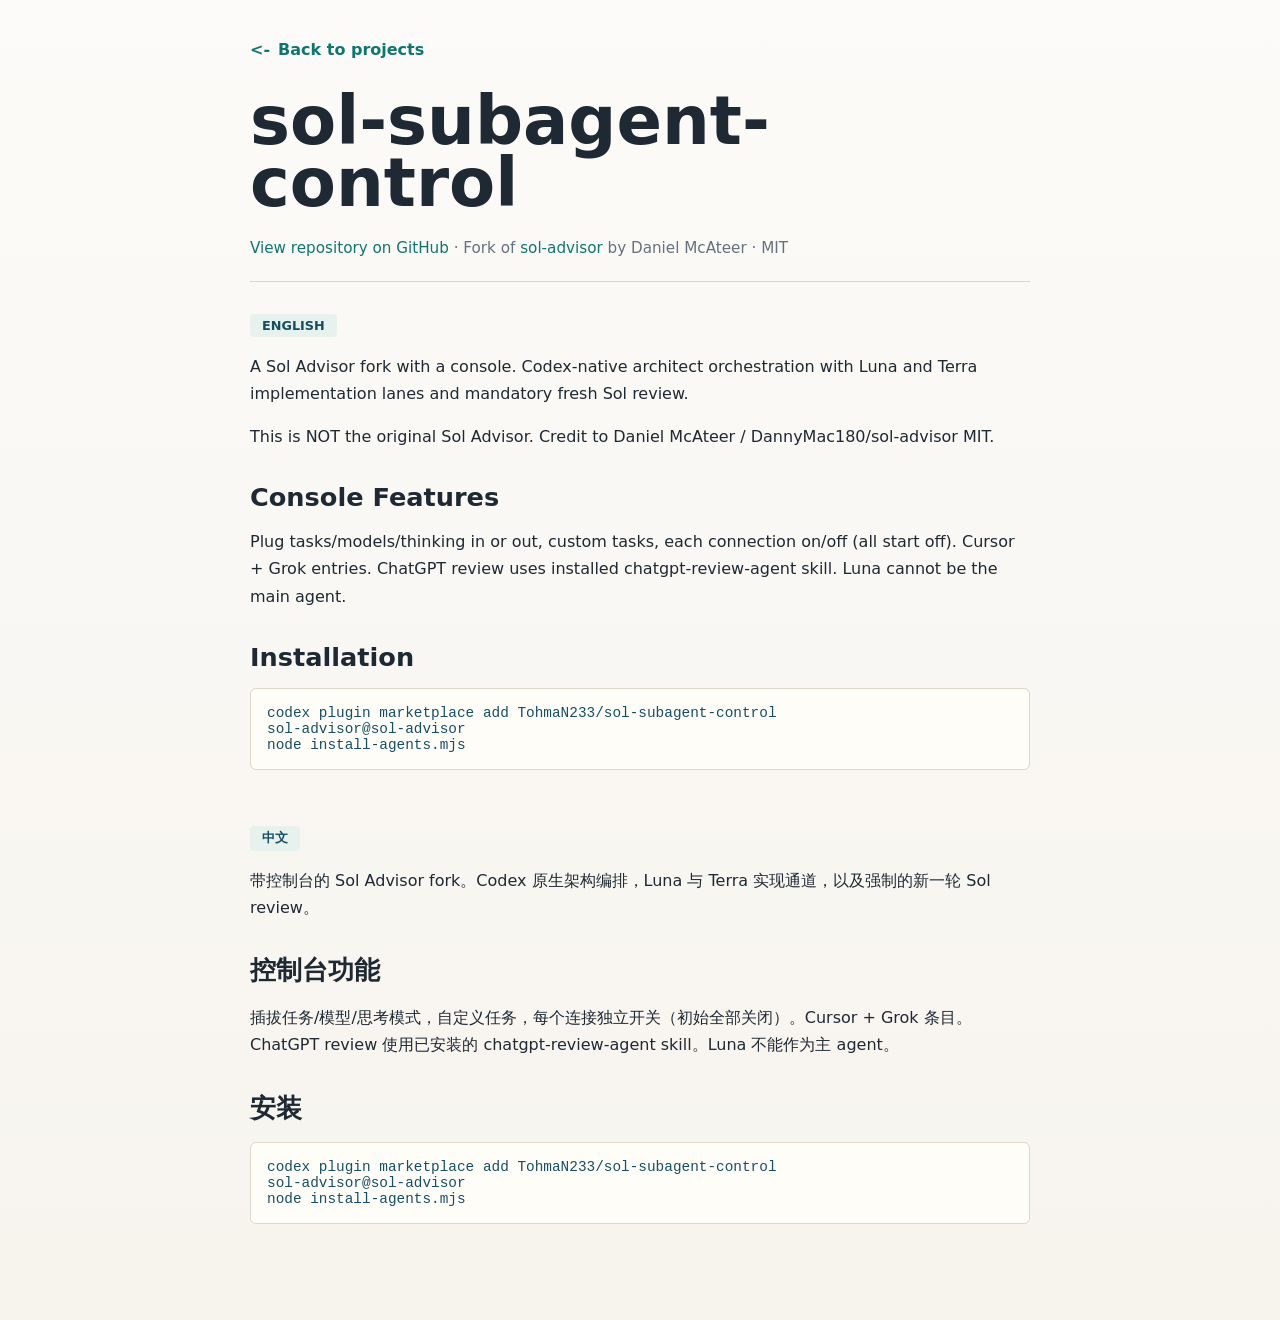
==== sol-subagent-control.html @ 0a8cf1b6 "Rebuild GitHub Pages site with three project groups and seven project pages - Update homepage with t" ====
<!doctype html>
<html lang="en">
  <head>
    <meta charset="utf-8">
    <meta name="viewport" content="width=device-width, initial-scale=1">
    <meta
      name="description"
      content="A Sol Advisor fork with a console. Codex-native architect orchestration with Luna and Terra implementation lanes and mandatory fresh Sol review."
    >
    <title>sol-subagent-control | TohmaN233</title>
    <link rel="stylesheet" href="style.css">
  </head>
  <body>
    <main class="project-page">
      <a href="index.html" class="back-link">Back to projects</a>
      
      <h1>sol-subagent-control</h1>
      <div class="meta-line">
        <a href="https://github.com/TohmaN233/sol-subagent-control">View repository on GitHub</a> · 
        Fork of <a href="https://github.com/DannyMac180/sol-advisor">sol-advisor</a> by Daniel McAteer · MIT
      </div>

      <section class="lang-section">
        <span class="lang-label">English</span>
        <p>
          A Sol Advisor fork with a console. Codex-native architect orchestration with Luna and Terra implementation lanes and mandatory fresh Sol review.
        </p>
        <p>
          This is NOT the original Sol Advisor. Credit to Daniel McAteer / DannyMac180/sol-advisor MIT.
        </p>
        <h2>Console Features</h2>
        <p>
          Plug tasks/models/thinking in or out, custom tasks, each connection on/off (all start off). Cursor + Grok entries. ChatGPT review uses installed chatgpt-review-agent skill. Luna cannot be the main agent.
        </p>
        <h2>Installation</h2>
        <pre><code>codex plugin marketplace add TohmaN233/sol-subagent-control
sol-advisor@sol-advisor
node install-agents.mjs</code></pre>
      </section>

      <section class="lang-section">
        <span class="lang-label">中文</span>
        <p>
          带控制台的 Sol Advisor fork。Codex 原生架构编排，Luna 与 Terra 实现通道，以及强制的新一轮 Sol review。
        </p>
        <h2>控制台功能</h2>
        <p>
          插拔任务/模型/思考模式，自定义任务，每个连接独立开关（初始全部关闭）。Cursor + Grok 条目。ChatGPT review 使用已安装的 chatgpt-review-agent skill。Luna 不能作为主 agent。
        </p>
        <h2>安装</h2>
        <pre><code>codex plugin marketplace add TohmaN233/sol-subagent-control
sol-advisor@sol-advisor
node install-agents.mjs</code></pre>
      </section>
    </main>
  </body>
</html>
---- style.css ----
:root {
  color-scheme: light;
  --bg: #f7f4ee;
  --surface: #fffdf8;
  --surface-strong: #ffffff;
  --text: #1f2933;
  --muted: #65717e;
  --line: #ded7ca;
  --accent: #0f766e;
  --accent-strong: #164e63;
  --tag-bg: #e7f2ef;
  --shadow: 0 18px 50px rgba(32, 38, 45, 0.11);
}

* {
  box-sizing: border-box;
}

body {
  margin: 0;
  min-height: 100vh;
  background:
    linear-gradient(180deg, rgba(255, 255, 255, 0.62), rgba(255, 255, 255, 0)),
    var(--bg);
  color: var(--text);
  font-family:
    Inter, ui-sans-serif, system-ui, -apple-system, BlinkMacSystemFont, "Segoe UI",
    sans-serif;
}

a {
  color: inherit;
}

.page-shell {
  width: min(1120px, calc(100% - 40px));
  margin: 0 auto;
  padding: 56px 0 72px;
}

.hero {
  display: grid;
  grid-template-columns: minmax(0, 1fr) auto;
  gap: 32px;
  align-items: end;
  padding: 48px 0 40px;
  border-bottom: 1px solid var(--line);
}

.eyebrow {
  margin: 0 0 10px;
  color: var(--accent-strong);
  font-size: 0.78rem;
  font-weight: 700;
  letter-spacing: 0;
  text-transform: uppercase;
}

h1,
h2,
h3,
h4,
p {
  margin-top: 0;
}

h1 {
  margin-bottom: 16px;
  font-size: clamp(3rem, 8vw, 6.8rem);
  line-height: 0.92;
  letter-spacing: 0;
}

.intro {
  max-width: 720px;
  margin-bottom: 0;
  color: var(--muted);
  font-size: 1.2rem;
  line-height: 1.65;
}

.profile-link,
.project-card a {
  display: inline-flex;
  align-items: center;
  justify-content: center;
  min-height: 44px;
  border-radius: 6px;
  font-weight: 700;
  text-decoration: none;
}

.profile-link {
  padding: 0 18px;
  background: var(--text);
  color: var(--surface-strong);
  white-space: nowrap;
}

.projects {
  padding-top: 44px;
}

.section-heading {
  display: flex;
  align-items: end;
  justify-content: space-between;
  gap: 24px;
  margin-bottom: 24px;
}

h2 {
  margin-bottom: 0;
  font-size: 1.9rem;
  letter-spacing: 0;
}

.project-grid {
  display: grid;
  grid-template-columns: repeat(2, minmax(0, 1fr));
  gap: 18px;
}

.project-section + .project-section {
  margin-top: 34px;
}

.group-title {
  margin-bottom: 14px;
  color: var(--accent-strong);
  font-size: 1.02rem;
  letter-spacing: 0;
}

.project-card {
  display: flex;
  min-height: 280px;
  flex-direction: column;
  padding: 24px;
  border: 1px solid var(--line);
  border-radius: 8px;
  background: var(--surface);
  box-shadow: var(--shadow);
}

.project-meta {
  display: flex;
  flex-wrap: wrap;
  gap: 8px;
  margin-bottom: 18px;
}

.project-meta span {
  padding: 6px 9px;
  border-radius: 999px;
  background: var(--tag-bg);
  color: var(--accent-strong);
  font-size: 0.76rem;
  font-weight: 700;
}

.project-card h4 {
  margin-bottom: 12px;
  font-size: 1.35rem;
  line-height: 1.25;
}

.project-card p {
  margin-bottom: 24px;
  color: var(--muted);
  line-height: 1.6;
}

.project-card a {
  width: fit-content;
  margin-top: auto;
  color: var(--accent);
}

.project-card .card-links {
  display: flex;
  flex-wrap: wrap;
  gap: 12px;
  margin-top: auto;
}

.project-card .card-links a {
  margin-top: 0;
}

.project-card a::after {
  content: "->";
  margin-left: 8px;
}

.project-card:hover {
  border-color: rgba(15, 118, 110, 0.38);
  transform: translateY(-2px);
  transition:
    border-color 160ms ease,
    transform 160ms ease;
}

@media (max-width: 780px) {
  .page-shell {
    width: min(100% - 28px, 1120px);
    padding-top: 28px;
  }

  .hero {
    grid-template-columns: 1fr;
    align-items: start;
    padding-top: 32px;
  }

  h1 {
    font-size: 3.3rem;
  }

  .intro {
    font-size: 1.03rem;
  }

  .profile-link {
    width: fit-content;
  }

  .section-heading {
    display: block;
  }

  .project-grid {
    grid-template-columns: 1fr;
  }

  .project-card {
    min-height: 240px;
  }
}

.project-page {
  max-width: 820px;
  margin: 0 auto;
  padding: 40px 20px 80px;
}

.project-page .back-link {
  display: inline-block;
  margin-bottom: 32px;
  color: var(--accent);
  text-decoration: none;
  font-weight: 600;
}

.project-page .back-link::before {
  content: "<-";
  margin-right: 8px;
}

.project-page h1 {
  font-size: clamp(2.4rem, 6vw, 4.2rem);
  margin-bottom: 24px;
}

.project-page .meta-line {
  margin-bottom: 32px;
  padding-bottom: 24px;
  border-bottom: 1px solid var(--line);
  color: var(--muted);
  font-size: 0.95rem;
}

.project-page .meta-line a {
  color: var(--accent);
  text-decoration: none;
}

.project-page .lang-section {
  margin-bottom: 56px;
}

.project-page .lang-section:last-child {
  margin-bottom: 0;
}

.project-page .lang-label {
  display: inline-block;
  margin-bottom: 16px;
  padding: 4px 12px;
  background: var(--tag-bg);
  color: var(--accent-strong);
  font-size: 0.8rem;
  font-weight: 700;
  text-transform: uppercase;
  border-radius: 4px;
}

.project-page h2 {
  font-size: 1.6rem;
  margin-top: 32px;
  margin-bottom: 16px;
}

.project-page p {
  line-height: 1.7;
  margin-bottom: 16px;
  color: var(--text);
}

.project-page ul, .project-page ol {
  margin: 16px 0;
  padding-left: 24px;
  line-height: 1.7;
}

.project-page li {
  margin-bottom: 8px;
}

.project-page code {
  padding: 2px 6px;
  background: var(--tag-bg);
  color: var(--accent-strong);
  font-size: 0.9em;
  border-radius: 3px;
  font-family: ui-monospace, 'Cascadia Code', 'Source Code Pro', Menlo, Monaco, 'Courier New', monospace;
}

.project-page pre {
  padding: 16px;
  background: var(--surface);
  border: 1px solid var(--line);
  border-radius: 6px;
  overflow-x: auto;
  margin: 16px 0;
}

.project-page pre code {
  padding: 0;
  background: none;
}

.project-page .video-embed {
  margin: 24px 0;
  border-radius: 8px;
  overflow: hidden;
  box-shadow: var(--shadow);
}

.project-page .video-embed iframe {
  width: 100%;
  height: 460px;
  border: none;
}
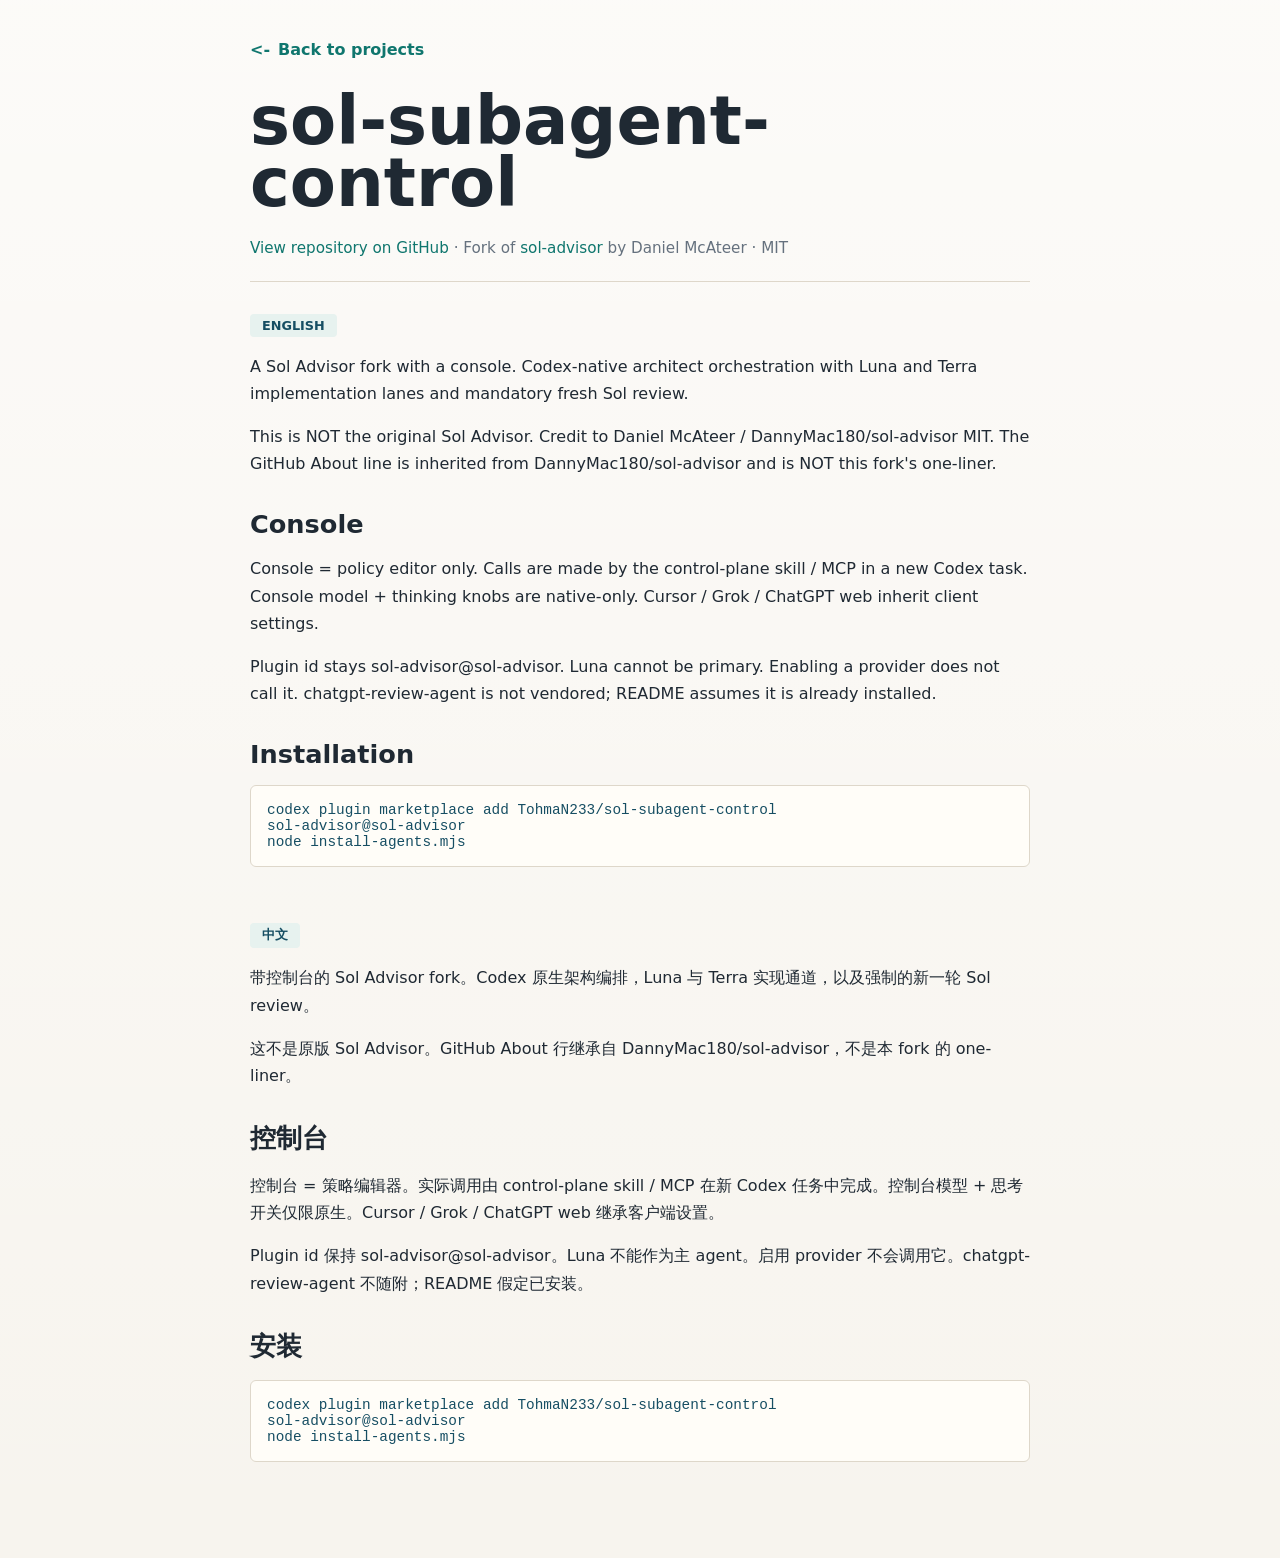
==== commit 7430b82e: "Correct Sol page: clarify console is policy editor, not vendored chatgpt-review - Console = policy e" ====
--- a/sol-subagent-control.html
+++ b/sol-subagent-control.html
@@ -26,11 +26,14 @@
           A Sol Advisor fork with a console. Codex-native architect orchestration with Luna and Terra implementation lanes and mandatory fresh Sol review.
         </p>
         <p>
-          This is NOT the original Sol Advisor. Credit to Daniel McAteer / DannyMac180/sol-advisor MIT.
+          This is NOT the original Sol Advisor. Credit to Daniel McAteer / DannyMac180/sol-advisor MIT. The GitHub About line is inherited from DannyMac180/sol-advisor and is NOT this fork's one-liner.
         </p>
-        <h2>Console Features</h2>
+        <h2>Console</h2>
         <p>
-          Plug tasks/models/thinking in or out, custom tasks, each connection on/off (all start off). Cursor + Grok entries. ChatGPT review uses installed chatgpt-review-agent skill. Luna cannot be the main agent.
+          Console = policy editor only. Calls are made by the control-plane skill / MCP in a new Codex task. Console model + thinking knobs are native-only. Cursor / Grok / ChatGPT web inherit client settings.
+        </p>
+        <p>
+          Plugin id stays sol-advisor@sol-advisor. Luna cannot be primary. Enabling a provider does not call it. chatgpt-review-agent is not vendored; README assumes it is already installed.
         </p>
         <h2>Installation</h2>
         <pre><code>codex plugin marketplace add TohmaN233/sol-subagent-control
@@ -43,9 +46,15 @@
         <p>
           带控制台的 Sol Advisor fork。Codex 原生架构编排，Luna 与 Terra 实现通道，以及强制的新一轮 Sol review。
         </p>
-        <h2>控制台功能</h2>
         <p>
-          插拔任务/模型/思考模式，自定义任务，每个连接独立开关（初始全部关闭）。Cursor + Grok 条目。ChatGPT review 使用已安装的 chatgpt-review-agent skill。Luna 不能作为主 agent。
+          这不是原版 Sol Advisor。GitHub About 行继承自 DannyMac180/sol-advisor，不是本 fork 的 one-liner。
+        </p>
+        <h2>控制台</h2>
+        <p>
+          控制台 = 策略编辑器。实际调用由 control-plane skill / MCP 在新 Codex 任务中完成。控制台模型 + 思考开关仅限原生。Cursor / Grok / ChatGPT web 继承客户端设置。
+        </p>
+        <p>
+          Plugin id 保持 sol-advisor@sol-advisor。Luna 不能作为主 agent。启用 provider 不会调用它。chatgpt-review-agent 不随附；README 假定已安装。
         </p>
         <h2>安装</h2>
         <pre><code>codex plugin marketplace add TohmaN233/sol-subagent-control
